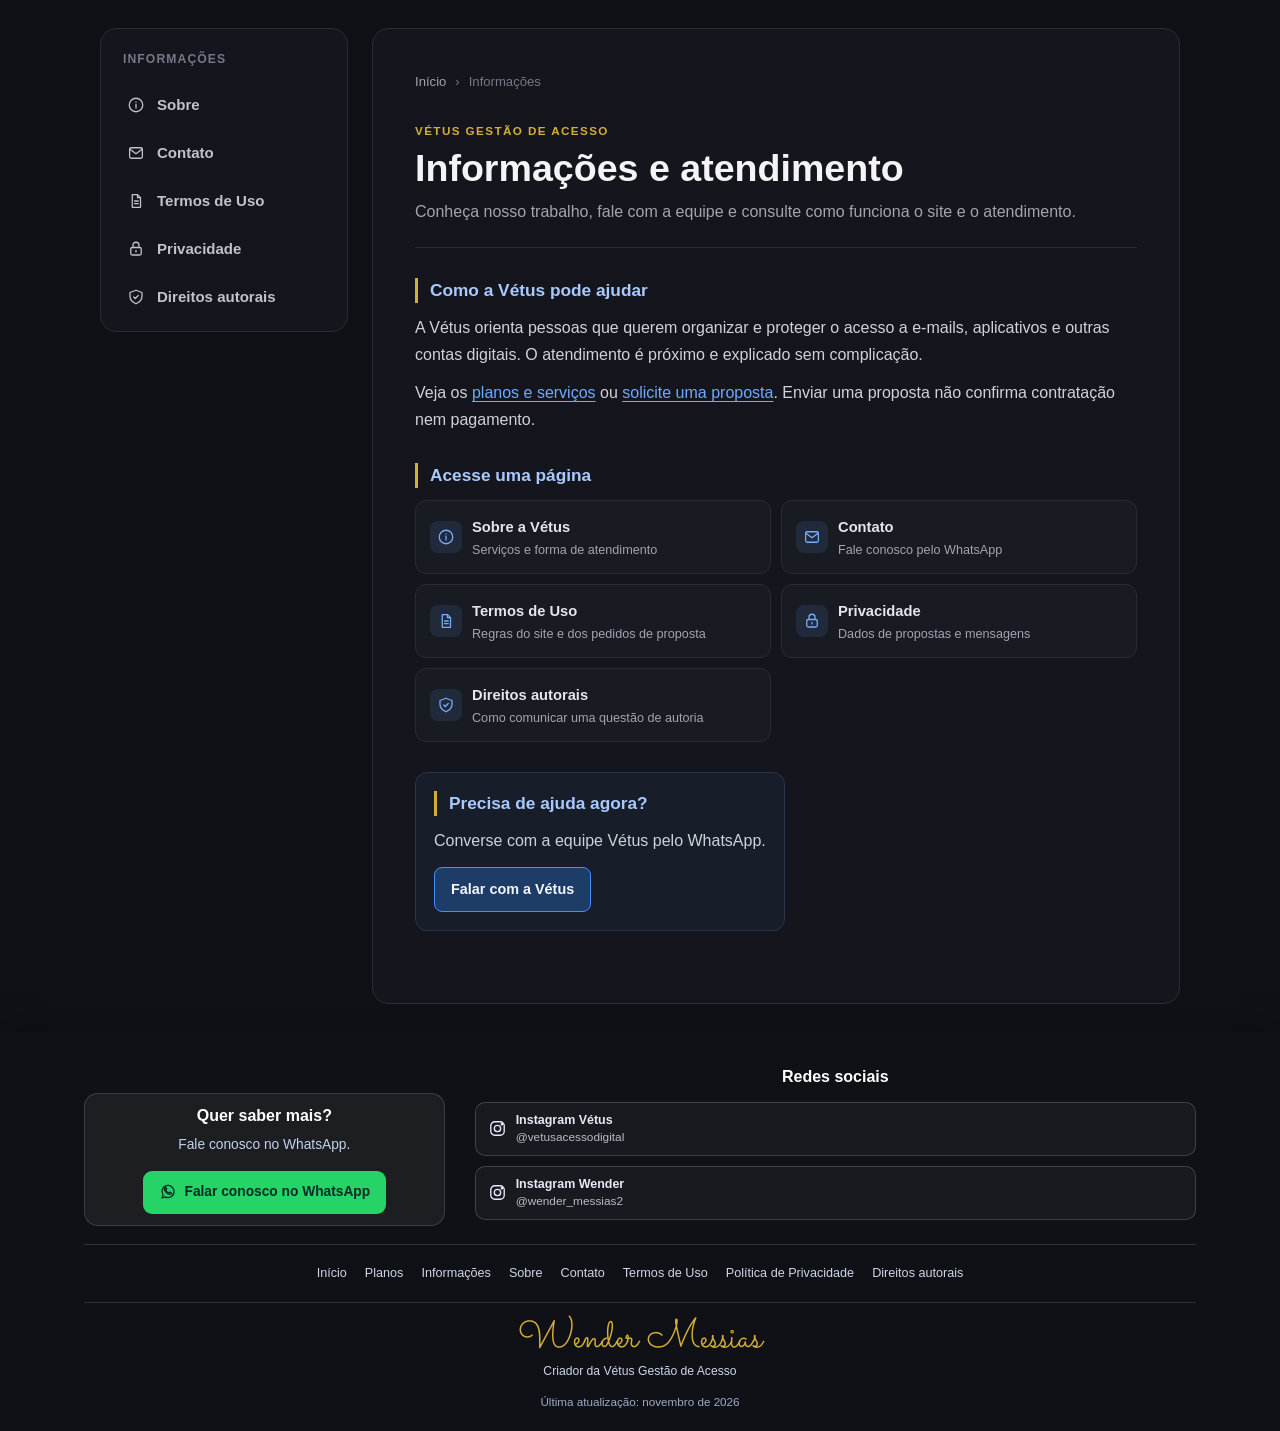
==== informações/index.html @ 57f8103f "Ultima atualização" ====
<!doctype html>
<html lang="pt-BR">
  <head>
    <meta charset="UTF-8" />
    <meta name="viewport" content="width=device-width, initial-scale=1.0" />
    <meta name="description" content="Informações, atendimento, termos e privacidade da Vétus Gestão de Acesso." />
    <title>Informações — Vétus Gestão de Acesso</title>
    <link rel="icon" href="../image/logo-vetus.webp" type="image/webp" />
    <link rel="stylesheet" href="informacoes.css" />
    <link rel="stylesheet" href="../css/social-footer.css" />
  </head>
  <body class="pagina-informacoes">
    <div class="info-container">
      <aside class="info-menu">
        <h3>INFORMAÇÕES</h3>
        <nav aria-label="Páginas de informação">
          <a href="sobre.html" class="menu-item"><svg viewBox="0 0 24 24" aria-hidden="true"><circle cx="12" cy="12" r="9"/><path d="M12 11v5m0-8h.01"/></svg><span>Sobre</span></a>
          <a href="contato.html" class="menu-item"><svg viewBox="0 0 24 24" aria-hidden="true"><rect x="3.5" y="5" width="17" height="14" rx="2"/><path d="m4 7 8 6 8-6"/></svg><span>Contato</span></a>
          <a href="termos-de-uso.html" class="menu-item"><svg viewBox="0 0 24 24" aria-hidden="true"><path d="M7 3.5h7l4 4V20a.5.5 0 0 1-.5.5h-10A.5.5 0 0 1 7 20z"/><path d="M14 3.5v4h4M10 12h5m-5 3.5h5"/></svg><span>Termos de Uso</span></a>
          <a href="privacidade.html" class="menu-item"><svg viewBox="0 0 24 24" aria-hidden="true"><rect x="5" y="10" width="14" height="10" rx="2"/><path d="M8 10V7a4 4 0 1 1 8 0v3m-4 4v2"/></svg><span>Privacidade</span></a>
          <a href="dmca.html" class="menu-item"><svg viewBox="0 0 24 24" aria-hidden="true"><path d="M12 3 20 6v5c0 5-3.4 8-8 10-4.6-2-8-5-8-10V6z"/><path d="m9 12 2 2 4-4"/></svg><span>Direitos autorais</span></a>
        </nav>
      </aside>

      <main class="info-content">
        <div class="breadcrumb"><a href="../index.html">Início</a><span>›</span><span>Informações</span></div>
        <p class="eyebrow">VÉTUS GESTÃO DE ACESSO</p>
        <h1>Informações e atendimento</h1>
        <p class="subtitulo">Conheça nosso trabalho, fale com a equipe e consulte como funciona o site e o atendimento.</p>

        <section class="secao">
          <h2>Como a Vétus pode ajudar</h2>
          <p>A Vétus orienta pessoas que querem organizar e proteger o acesso a e-mails, aplicativos e outras contas digitais. O atendimento é próximo e explicado sem complicação.</p>
        <p>Veja os <a href="../planos.html#planos">planos e serviços</a> ou <a href="../pre-servico.html">solicite uma proposta</a>. Enviar uma proposta não confirma contratação nem pagamento.</p>
        </section>

        <section class="secao">
          <h2>Acesse uma página</h2>
          <div class="info-cards">
            <a class="info-card" href="sobre.html"><span class="card-icon" aria-hidden="true"><svg viewBox="0 0 24 24"><circle cx="12" cy="12" r="9"/><path d="M12 11v5m0-8h.01"/></svg></span><strong>Sobre a Vétus</strong><span>Serviços e forma de atendimento</span></a>
            <a class="info-card" href="contato.html"><span class="card-icon" aria-hidden="true"><svg viewBox="0 0 24 24"><rect x="3.5" y="5" width="17" height="14" rx="2"/><path d="m4 7 8 6 8-6"/></svg></span><strong>Contato</strong><span>Fale conosco pelo WhatsApp</span></a>
            <a class="info-card" href="termos-de-uso.html"><span class="card-icon" aria-hidden="true"><svg viewBox="0 0 24 24"><path d="M7 3.5h7l4 4V20a.5.5 0 0 1-.5.5h-10A.5.5 0 0 1 7 20z"/><path d="M14 3.5v4h4M10 12h5m-5 3.5h5"/></svg></span><strong>Termos de Uso</strong><span>Regras do site e dos pedidos de proposta</span></a>
            <a class="info-card" href="privacidade.html"><span class="card-icon" aria-hidden="true"><svg viewBox="0 0 24 24"><rect x="5" y="10" width="14" height="10" rx="2"/><path d="M8 10V7a4 4 0 1 1 8 0v3m-4 4v2"/></svg></span><strong>Privacidade</strong><span>Dados de propostas e mensagens</span></a>
            <a class="info-card" href="dmca.html"><span class="card-icon" aria-hidden="true"><svg viewBox="0 0 24 24"><path d="M12 3 20 6v5c0 5-3.4 8-8 10-4.6-2-8-5-8-10V6z"/><path d="m9 12 2 2 4-4"/></svg></span><strong>Direitos autorais</strong><span>Como comunicar uma questão de autoria</span></a>
          </div>
        </section>

        <section class="secao destaque-info">
          <h2>Precisa de ajuda agora?</h2>
          <p>Converse com a equipe Vétus pelo WhatsApp.</p>
          <a class="btn-info" href="https://wa.me/5534998242733" target="_blank" rel="noopener noreferrer">Falar com a Vétus</a>
        </section>

      </main>
    </div>
    <footer class="vetus-site-footer">  
      <div class="vetus-site-footer__inner">
        <div class="vetus-footer-layout">
          <section class="vetus-footer-contact" aria-labelledby="footer-contact-title">
            <h2 id="footer-contact-title">Quer saber mais?</h2><p>Fale conosco no WhatsApp.</p>
            <a class="vetus-footer-whatsapp" href="https://wa.me/5534998242733" target="_blank" rel="noopener noreferrer"><svg viewBox="0 0 24 24" aria-hidden="true"><path d="M20 11.5a8 8 0 0 1-11.8 7L4 20l1.5-4.1A8 8 0 1 1 20 11.5Z"/><path d="M8.5 8.5c.6 2.4 2.2 4 4.7 4.8l1.2-1.1 2 .9c.3.1.4.4.3.7-.3.9-1 1.4-2 1.4-3.7-.2-7.2-3.7-7.4-7.4 0-1 .5-1.7 1.4-2 .3-.1.6 0 .7.3l.9 2-1.8.4Z"/></svg><span>Falar conosco no WhatsApp</span></a>
          </section>
          <section class="vetus-footer-social" aria-labelledby="footer-social-title">
            <h2 id="footer-social-title">Redes sociais</h2>
            <nav class="vetus-social-links" aria-label="Redes sociais da Vétus e do criador">
              <!-- Instagram Vétus: altere o href aqui se o perfil oficial mudar. -->
              <a href="https://www.instagram.com/vetusacessodigital/" target="_blank" rel="noopener noreferrer" aria-label="Instagram Vétus, @vetusacessodigital"><svg viewBox="0 0 24 24" aria-hidden="true"><rect x="3.5" y="3.5" width="17" height="17" rx="5"/><circle cx="12" cy="12" r="4"/><circle cx="17.6" cy="6.5" r="0.8"/></svg><span class="vetus-social-copy"><strong>Instagram Vétus</strong><small>@vetusacessodigital</small></span></a>
              <!-- Instagram Wender: altere o href aqui se o perfil mudar. -->
              <a href="https://www.instagram.com/wender_messias2/" target="_blank" rel="noopener noreferrer" aria-label="Instagram Wender, @wender_messias2"><svg viewBox="0 0 24 24" aria-hidden="true"><rect x="3.5" y="3.5" width="17" height="17" rx="5"/><circle cx="12" cy="12" r="4"/><circle cx="17.6" cy="6.5" r="0.8"/></svg><span class="vetus-social-copy"><strong>Instagram Wender</strong><small>@wender_messias2</small></span></a>
            </nav>
          </section>
        </div>
        <nav class="vetus-footer-nav" aria-label="Links do site"><a href="../index.html">Início</a><a href="../planos.html">Planos</a><a href="index.html">Informações</a><a href="sobre.html">Sobre</a><a href="contato.html">Contato</a><a href="termos-de-uso.html">Termos de Uso</a><a href="privacidade.html">Política de Privacidade</a><a href="dmca.html">Direitos autorais</a></nav>
        <div class="vetus-footer-signature" aria-label="Criador da Vétus"><span>Wender Messias</span><small>Criador da Vétus Gestão de Acesso</small></div>
        <p class="vetus-footer-updated">Última atualização: novembro de 2026</p>
      </div>
    </footer>
  </body>
</html>
---- informações/informacoes.css ----
:root {
  color-scheme: dark;
  --page: #101116;
  --surface: #15161d;
  --surface-raised: #191b23;
  --border: #292b35;
  --text: #e5e6eb;
  --muted: #a1a4b1;
  --quiet: #747887;
  --blue: #438fff;
  --blue-soft: #1b2739;
  --gold: #d4af37;
}

* {
  box-sizing: border-box;
}

html {
  scroll-behavior: smooth;
}

body {
  margin: 0;
  min-height: 100vh;
  background: var(--page);
  color: var(--text);
  font-family: "Segoe UI", Tahoma, Geneva, Verdana, sans-serif;
  line-height: 1.65;
}

.pagina-informacoes .vetus-site-footer {
  background: var(--page);
}

a {
  color: #70aaff;
  text-underline-offset: 3px;
}

a:hover {
  color: #a3c9ff;
}

.info-container {
  display: grid;
  grid-template-columns: 248px minmax(0, 1fr);
  gap: 24px;
  width: min(1120px, 100%);
  margin: 28px auto;
  padding: 0 20px;
  align-items: start;
}

.info-menu,
.info-content {
  border: 1px solid var(--border);
  border-radius: 16px;
  background: var(--surface);
}

.info-menu {
  position: sticky;
  top: 24px;
  padding: 18px 12px 12px;
}

.info-menu h3 {
  margin: 2px 10px 14px;
  color: var(--quiet);
  font-size: 0.76rem;
  font-weight: 700;
  letter-spacing: 0.09em;
}

.info-menu nav {
  display: grid;
  gap: 4px;
}

.menu-item {
  display: flex;
  min-height: 44px;
  align-items: center;
  gap: 12px;
  padding: 9px 11px;
  border-left: 3px solid transparent;
  border-radius: 9px;
  color: #c1c3cc;
  font-size: 0.94rem;
  font-weight: 600;
  text-decoration: none;
  transition: background-color 150ms ease, color 150ms ease, border-color 150ms ease;
}

.menu-item svg,
.card-icon svg {
  width: 18px;
  height: 18px;
  flex: 0 0 18px;
  fill: none;
  stroke: currentColor;
  stroke-width: 1.7;
  stroke-linecap: round;
  stroke-linejoin: round;
}

.menu-item:hover {
  background: #20222b;
  color: #fff;
}

.menu-item.active {
  border-left-color: var(--blue);
  background: var(--blue-soft);
  color: #f3f5fa;
}

.menu-item.active svg {
  color: #68a6ff;
}

.menu-item:focus-visible,
.info-content a:focus-visible,
.contact-form button:focus-visible,
.contact-form input:focus-visible,
.contact-form select:focus-visible,
.contact-form textarea:focus-visible {
  outline: 2px solid #82b5ff;
  outline-offset: 3px;
}

.info-content {
  min-width: 0;
  padding: clamp(22px, 4vw, 42px);
}

.breadcrumb {
  display: flex;
  align-items: center;
  gap: 9px;
  margin-bottom: 28px;
  color: var(--quiet);
  font-size: 0.82rem;
}

.breadcrumb a {
  color: var(--muted);
  text-decoration: none;
}

.breadcrumb a:hover {
  color: #fff;
}

.eyebrow {
  margin: 0 0 6px;
  color: var(--gold);
  font-size: 0.73rem;
  font-weight: 700;
  letter-spacing: 0.12em;
}

.info-content h1 {
  margin: 0 0 8px;
  color: #f4f4f6;
  font-size: clamp(1.75rem, 4vw, 2.35rem);
  line-height: 1.2;
}

.subtitulo {
  margin: 0 0 30px;
  padding-bottom: 22px;
  border-bottom: 1px solid var(--border);
  color: var(--muted);
  font-size: 1rem;
}

.secao {
  margin: 0 0 30px;
}

.secao h2 {
  margin: 0 0 12px;
  padding-left: 12px;
  border-left: 3px solid var(--gold);
  color: #a8caff;
  font-size: 1.08rem;
  line-height: 1.45;
}

.secao p {
  margin: 0 0 12px;
  color: #d0d2da;
}

.secao ul {
  display: grid;
  gap: 8px;
  margin: 0 0 14px;
  padding-left: 22px;
  color: #d0d2da;
}

.secao li::marker {
  color: var(--gold);
}

.info-cards {
  display: grid;
  grid-template-columns: repeat(2, minmax(0, 1fr));
  gap: 10px;
}

.info-card {
  display: grid;
  grid-template-columns: 32px minmax(0, 1fr);
  gap: 2px 10px;
  align-items: center;
  min-height: 74px;
  padding: 13px 14px;
  border: 1px solid var(--border);
  border-radius: 11px;
  background: var(--surface-raised);
  color: var(--text);
  text-decoration: none;
  transition: border-color 150ms ease, background-color 150ms ease, transform 150ms ease;
}

.info-card:hover {
  transform: translateY(-1px);
  border-color: #3a6cae;
  background: #1b202b;
  color: #fff;
}

.card-icon {
  display: grid;
  grid-row: span 2;
  width: 32px;
  height: 32px;
  place-items: center;
  border-radius: 8px;
  background: #202a3a;
  color: #78adff;
}

.info-card strong {
  font-size: 0.92rem;
}

.info-card > span:last-child {
  color: var(--muted);
  font-size: 0.79rem;
  line-height: 1.4;
}

.destaque-info {
  width: 370px;
  padding: 18px;
  border: 1px solid #27354b;
  border-radius: 12px;
  background: #171e2a;
}

.btn-info {
  display: inline-flex;
  min-height: 42px;
  align-items: center;
  justify-content: center;
  padding: 10px 16px;
  border: 1px solid #438fff;
  border-radius: 8px;
  background: #1d3d66;
  color: #f4f7ff;
  font: inherit;
  font-size: 0.9rem;
  font-weight: 650;
  text-decoration: none;
  cursor: pointer;
  transition: background-color 150ms ease, transform 150ms ease;
}

.btn-info:hover {
  transform: translateY(-1px);
  background: #285387;
  color: #fff;
}

.acoes-info {
  display: flex;
  flex-wrap: wrap;
  align-items: center;
  gap: 16px;
  margin-top: 18px;
}

.link-secundario {
  font-size: 0.92rem;
}

.contact-form {
  display: grid;
  gap: 16px;
  max-width: 640px;
}

.form-grupo {
  display: grid;
  gap: 7px;
}

.form-grupo label {
  color: #c9cbd4;
  font-size: 0.88rem;
  font-weight: 600;
}

.form-grupo input,
.form-grupo select,
.form-grupo textarea {
  width: 100%;
  min-height: 44px;
  padding: 10px 12px;
  border: 1px solid var(--border);
  border-radius: 8px;
  background: #101116;
  color: var(--text);
  font: inherit;
  font-size: 0.92rem;
}

.form-grupo textarea {
  min-height: 130px;
  resize: vertical;
}

.form-grupo input::placeholder,
.form-grupo textarea::placeholder {
  color: var(--quiet);
}

.form-grupo input:focus,
.form-grupo select:focus,
.form-grupo textarea:focus {
  border-color: var(--blue);
}

.nota {
  margin: 13px 0 0;
  color: var(--muted);
  font-size: 0.83rem;
}

.contato-direto {
  padding: 17px;
  border: 1px solid var(--border);
  border-radius: 12px;
  background: var(--surface-raised);
}

.rodape-info {
  margin-top: 42px;
  padding-top: 20px;
  border-top: 1px solid var(--border);
}

.rodape-links {
  display: flex;
  flex-wrap: wrap;
  gap: 8px 16px;
}

.rodape-links a {
  color: var(--muted);
  font-size: 0.81rem;
  text-decoration: none;
}

.rodape-links a:hover {
  color: #fff;
  text-decoration: underline;
}

.atualizacao {
  margin: 16px 0 0;
  color: var(--quiet);
  font-size: 0.76rem;
}

@media (max-width: 760px) {
  .info-container {
    grid-template-columns: 1fr;
    gap: 14px;
    margin: 16px auto;
    padding: 0 12px;
  }

  .info-menu {
    position: static;
    padding: 14px 10px 10px;
  }

  .info-menu h3 {
    margin-bottom: 10px;
  }

  .info-menu nav {
    grid-template-columns: repeat(auto-fit, minmax(135px, 1fr));
  }

  .menu-item {
    min-height: 42px;
    gap: 8px;
    padding: 8px;
    font-size: 0.85rem;
  }

  .info-content {
    padding: 22px 18px;
  }

  .breadcrumb {
    margin-bottom: 22px;
  }
}

@media (max-width: 480px) {
  .info-cards {
    grid-template-columns: 1fr;
  }

  .subtitulo {
    font-size: 0.93rem;
  }

  .acoes-info {
    align-items: flex-start;
    flex-direction: column;
  }
}

@media (prefers-reduced-motion: reduce) {
  html {
    scroll-behavior: auto;
  }

  *,
  *::before,
  *::after {
    transition-duration: 0.01ms !important;
  }
}
---- css/social-footer.css ----
@import url('https://fonts.googleapis.com/css2?family=Sacramento&display=swap');

.vetus-social-footer {
  margin-top: 14px;
  color: inherit;
  text-align: center;
}

.vetus-social-footer-standalone {
  margin-top: 20px;
  padding-top: 18px;
  border-top: 1px solid rgba(255, 255, 255, 0.18);
}

.vetus-social-heading {
  margin: 0 0 12px;
  font-size: 0.9rem;
  font-weight: 650;
}

.vetus-social-links {
  display: flex;
  flex-wrap: wrap;
  justify-content: center;
  gap: 9px;
}

.vetus-social-links a {
  display: inline-flex;
  min-height: 48px;
  align-items: center;
  gap: 9px;
  padding: 8px 12px;
  border: 1px solid rgba(255, 255, 255, 0.18);
  border-radius: 10px;
  color: inherit;
  font-size: 0.8rem;
  text-align: left;
  text-decoration: none;
  transition: background-color 150ms ease, border-color 150ms ease, transform 150ms ease;
}

.vetus-social-links a:hover {
  transform: translateY(-1px);
  border-color: rgba(255, 255, 255, 0.38);
  background: rgba(255, 255, 255, 0.08);
  color: inherit;
}

.vetus-social-links a:focus-visible {
  outline: 2px solid #70aaff;
  outline-offset: 3px;
}

.vetus-social-links svg {
  width: 19px;
  height: 19px;
  flex: 0 0 19px;
  fill: none;
  stroke: currentColor;
  stroke-width: 1.7;
  stroke-linecap: round;
  stroke-linejoin: round;
}

.vetus-social-copy {
  display: grid;
  gap: 2px;
  line-height: 1.25;
}

.vetus-social-copy strong {
  font-size: 0.78rem;
}

.vetus-social-copy small {
  opacity: 0.78;
  font-size: 0.74rem;
}

@media (max-width: 520px) {
  .vetus-social-links a {
    flex: 1 1 100%;
    justify-content: center;
    max-width: 300px;
  }
}

@media (prefers-reduced-motion: reduce) {
  .vetus-social-links a {
    transition: none;
  }
}

html {
  overflow-x: clip;
}

.vetus-site-footer {
  width: 100vw;
  margin-top: 24px;
  margin-left: calc(50% - 50vw);
  background: #17203B;
  color: #f4f7fc;
  box-shadow: 0 -12px 30px rgba(0, 0, 0, 0.2);
}

.vetus-site-footer__inner {
  width: min(1160px, 100%);
  margin: 0 auto;
  padding: 34px 24px 20px;
}

.vetus-footer-layout {
  display: grid;
  grid-template-columns: minmax(230px, 0.8fr) minmax(0, 1.6fr);
  gap: 30px;
  align-items: center;
}

.vetus-footer-brand {
  margin: 0 0 14px;
  color: #dbe6fb;
  font-size: 0.88rem;
  font-weight: 700;
  letter-spacing: 0.04em;
  text-align: center;
}

.vetus-footer-contact {
  position: relative;
  top: 16px;
  padding: 11px;
  border: 1px solid rgba(255, 255, 255, 0.14);
  border-radius: 14px;
  background: rgba(255, 255, 255, 0.055);
  text-align: center;
}

.vetus-footer-contact h2,
.vetus-footer-social h2 {
  margin: 0 0 8px;
  color: #fff;
  font-size: 1rem;
  line-height: 1.35;
}

.vetus-footer-contact p {
  margin: 0 0 14px;
  color: #c4d2ec;
  font-size: 0.86rem;
}

.vetus-footer-whatsapp {
  display: inline-flex;
  align-items: center;
  justify-content: center;
  gap: 8px;
  padding: 10px 16px;
  border-radius: 9px;
  background: #25d366;
  color: #082a25;
  font-size: 0.86rem;
  font-weight: 750;
  text-decoration: none;
  transition: background-color 150ms ease, transform 150ms ease;
}

.vetus-footer-whatsapp svg {
  width: 18px;
  height: 18px;
  flex: 0 0 18px;
  fill: none;
  stroke: currentColor;
  stroke-width: 1.7;
  stroke-linecap: round;
  stroke-linejoin: round;
}

.vetus-footer-whatsapp:hover {
  transform: translateY(-1px);
  background: #42e17a;
  color: #082a25;
}

.vetus-footer-social h2 {
  margin-bottom: 14px;
  text-align: center;
}

.vetus-site-footer .vetus-social-links {
  display: grid;
  grid-template-columns: minmax(0, 1fr);
  gap: 10px;
}

.vetus-site-footer .vetus-social-links a {
  width: 100%;
  max-width: none;
  flex: none;
  min-height: 54px;
  justify-content: flex-start;
  border-color: rgba(255, 255, 255, 0.17);
  background: rgba(255, 255, 255, 0.04);
  color: #e4ebf7;
}

.vetus-site-footer .vetus-social-links a:hover {
  border-color: rgba(140, 184, 255, 0.55);
  background: rgba(87, 139, 216, 0.15);
  color: #fff;
}

.vetus-footer-nav {
  display: flex;
  flex-wrap: wrap;
  justify-content: center;
  gap: 8px 18px;
  margin-top: 24px;
  padding-top: 18px;
  border-top: 1px solid rgba(255, 255, 255, 0.14);
}

.vetus-footer-nav a {
  color: #cbd6e9;
  font-size: 0.79rem;
  text-decoration: none;
  text-underline-offset: 3px;
}

.vetus-footer-nav a:hover {
  color: #fff;
  text-decoration: underline;
}

.vetus-footer-updated {
  margin: 12px 0 0;
  color: #9bacc9;
  font-size: 0.73rem;
  text-align: center;
}

.vetus-footer-signature {
  display: grid;
  justify-items: center;
  gap: 2px;
  margin-top: 18px;
  padding-top: 14px;
  border-top: 1px solid rgba(255, 255, 255, 0.12);
  text-align: center;
}

.vetus-footer-signature span {
  color: #d4af37;
  font-family: 'Sacramento', 'Segoe Script', 'Brush Script MT', cursive;
  font-size: clamp(2rem, 4vw, 2.5rem);
  font-weight: 400;
  line-height: 1.1;
}

.vetus-footer-signature small {
  color: #cbd6e9;
  font-size: 0.76rem;
  line-height: 1.4;
}

.vetus-site-footer a:focus-visible {
  outline: 2px solid #9dc4ff;
  outline-offset: 3px;
}

@media (max-width: 760px) {
  .vetus-site-footer__inner {
    padding: 28px 16px 18px;
  }

  .vetus-footer-layout {
    grid-template-columns: 1fr;
    gap: 24px;
  }

  .vetus-site-footer .vetus-social-links a {
    flex-basis: 100%;
    max-width: 380px;
  }
}
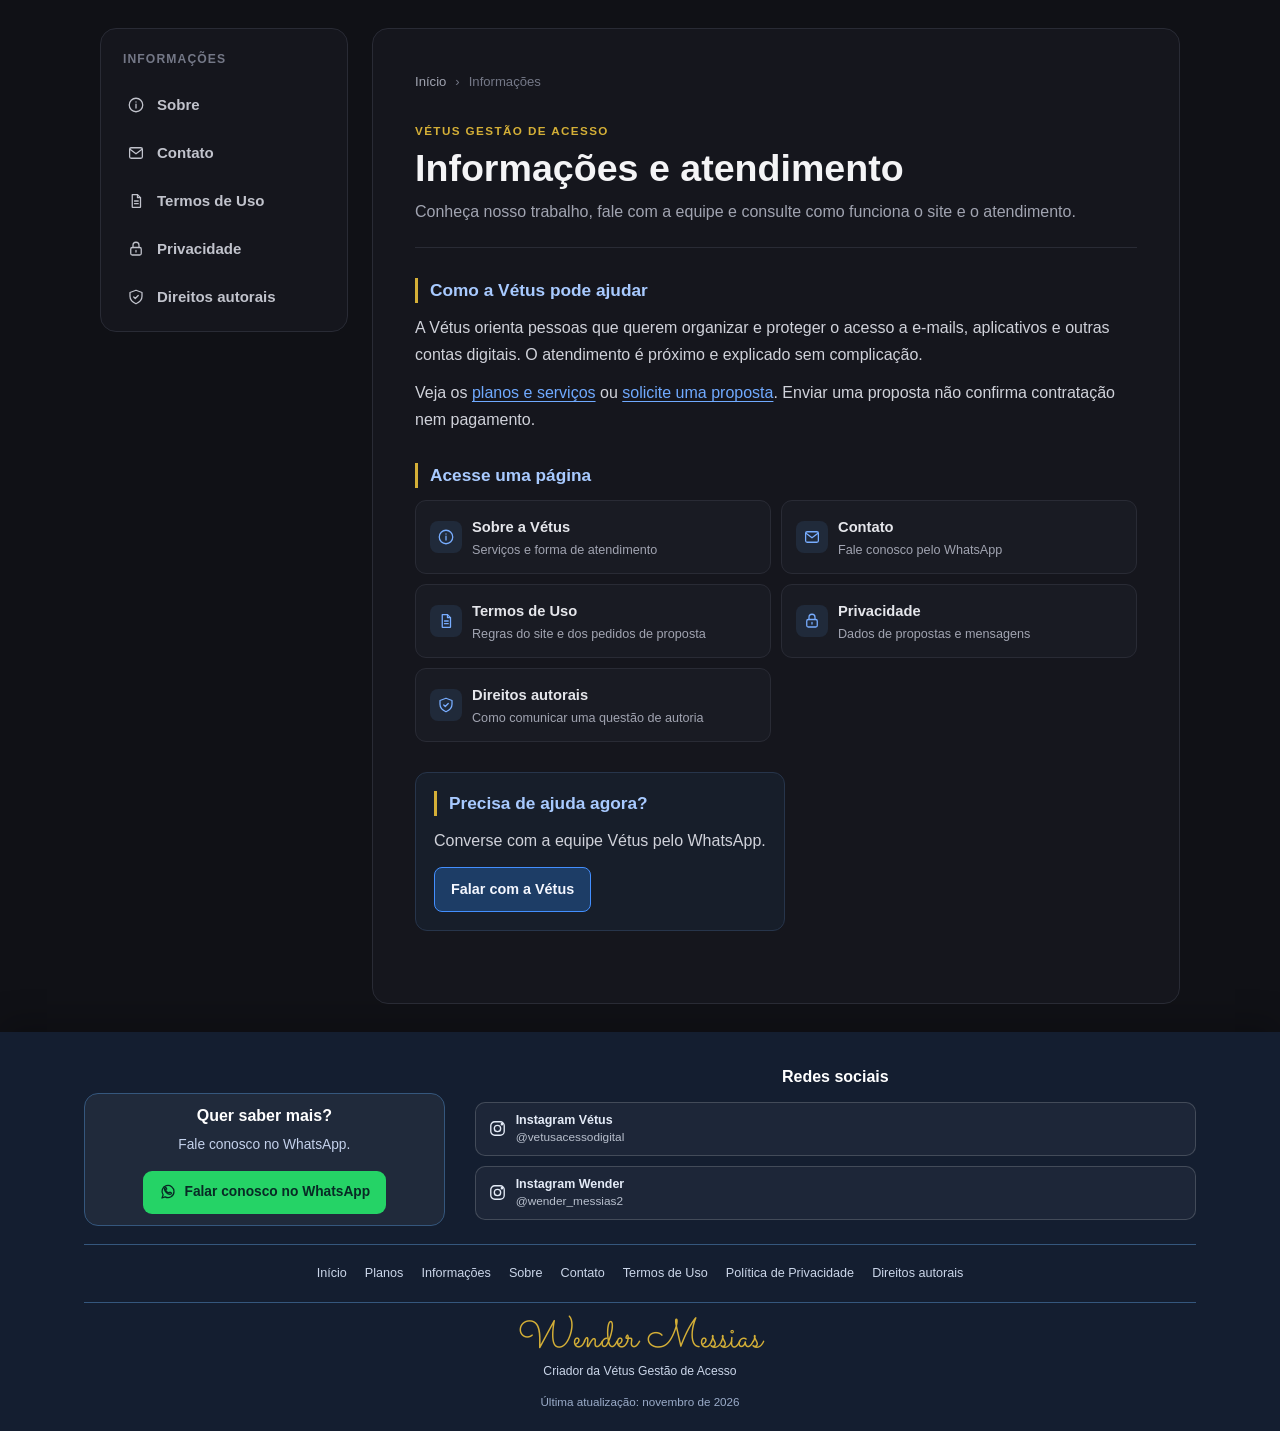
==== commit 90bc653a: "Atualização vetus" ====
--- a/informações/index.html
+++ b/informações/index.html
@@ -8,12 +8,16 @@
     <link rel="icon" href="../image/logo-vetus.webp" type="image/webp" />
     <link rel="stylesheet" href="informacoes.css" />
     <link rel="stylesheet" href="../css/social-footer.css" />
+    <script src="../js/informacoes.js" defer></script>
   </head>
   <body class="pagina-informacoes">
     <div class="info-container">
       <aside class="info-menu">
-        <h3>INFORMAÇÕES</h3>
-        <nav aria-label="Páginas de informação">
+        <div class="info-menu-cabecalho">
+          <h3>INFORMAÇÕES</h3>
+          <button class="info-menu-toggle" type="button" aria-expanded="false" aria-controls="info-menu-nav" aria-label="Abrir menu de informações">☰</button>
+        </div>
+        <nav id="info-menu-nav" aria-label="Páginas de informação">
           <a href="sobre.html" class="menu-item"><svg viewBox="0 0 24 24" aria-hidden="true"><circle cx="12" cy="12" r="9"/><path d="M12 11v5m0-8h.01"/></svg><span>Sobre</span></a>
           <a href="contato.html" class="menu-item"><svg viewBox="0 0 24 24" aria-hidden="true"><rect x="3.5" y="5" width="17" height="14" rx="2"/><path d="m4 7 8 6 8-6"/></svg><span>Contato</span></a>
           <a href="termos-de-uso.html" class="menu-item"><svg viewBox="0 0 24 24" aria-hidden="true"><path d="M7 3.5h7l4 4V20a.5.5 0 0 1-.5.5h-10A.5.5 0 0 1 7 20z"/><path d="M14 3.5v4h4M10 12h5m-5 3.5h5"/></svg><span>Termos de Uso</span></a>
--- a/informações/informacoes.css
+++ b/informações/informacoes.css
@@ -30,7 +30,7 @@
 }
 
 .pagina-informacoes .vetus-site-footer {
-  background: var(--page);
+  background: #141E30;
 }
 
 a {
@@ -63,6 +63,32 @@
   position: sticky;
   top: 24px;
   padding: 18px 12px 12px;
+}
+
+.info-menu-cabecalho {
+  display: flex;
+  align-items: center;
+  justify-content: space-between;
+}
+
+.info-menu-toggle {
+  display: none;
+  min-width: 42px;
+  min-height: 42px;
+  align-items: center;
+  justify-content: center;
+  border: 1px solid var(--border);
+  border-radius: 8px;
+  background: var(--surface-raised);
+  color: var(--text);
+  font: inherit;
+  font-size: 1.3rem;
+  cursor: pointer;
+}
+
+.info-menu-toggle:focus-visible {
+  outline: 2px solid #82b5ff;
+  outline-offset: 3px;
 }
 
 .info-menu h3 {
@@ -401,12 +427,22 @@
     padding: 14px 10px 10px;
   }
 
-  .info-menu h3 {
-    margin-bottom: 10px;
+  .info-menu-cabecalho h3 {
+    margin-bottom: 0;
+  }
+
+  .info-menu-toggle {
+    display: inline-flex;
   }
 
   .info-menu nav {
-    grid-template-columns: repeat(auto-fit, minmax(135px, 1fr));
+    display: none;
+    grid-template-columns: 1fr;
+    margin-top: 10px;
+  }
+
+  .info-menu.is-open nav {
+    display: grid;
   }
 
   .menu-item {
--- a/css/social-footer.css
+++ b/css/social-footer.css
@@ -100,7 +100,7 @@
   width: 100vw;
   margin-top: 24px;
   margin-left: calc(50% - 50vw);
-  background: #17203B;
+  background: #141E30;
   color: #f4f7fc;
   box-shadow: 0 -12px 30px rgba(0, 0, 0, 0.2);
 }
@@ -131,7 +131,7 @@
   position: relative;
   top: 16px;
   padding: 11px;
-  border: 1px solid rgba(255, 255, 255, 0.14);
+  border: 1px solid #35577D;
   border-radius: 14px;
   background: rgba(255, 255, 255, 0.055);
   text-align: center;
@@ -218,7 +218,7 @@
   gap: 8px 18px;
   margin-top: 24px;
   padding-top: 18px;
-  border-top: 1px solid rgba(255, 255, 255, 0.14);
+  border-top: 1px solid #35577D;
 }
 
 .vetus-footer-nav a {
@@ -246,7 +246,7 @@
   gap: 2px;
   margin-top: 18px;
   padding-top: 14px;
-  border-top: 1px solid rgba(255, 255, 255, 0.12);
+  border-top: 1px solid #35577D;
   text-align: center;
 }
 
